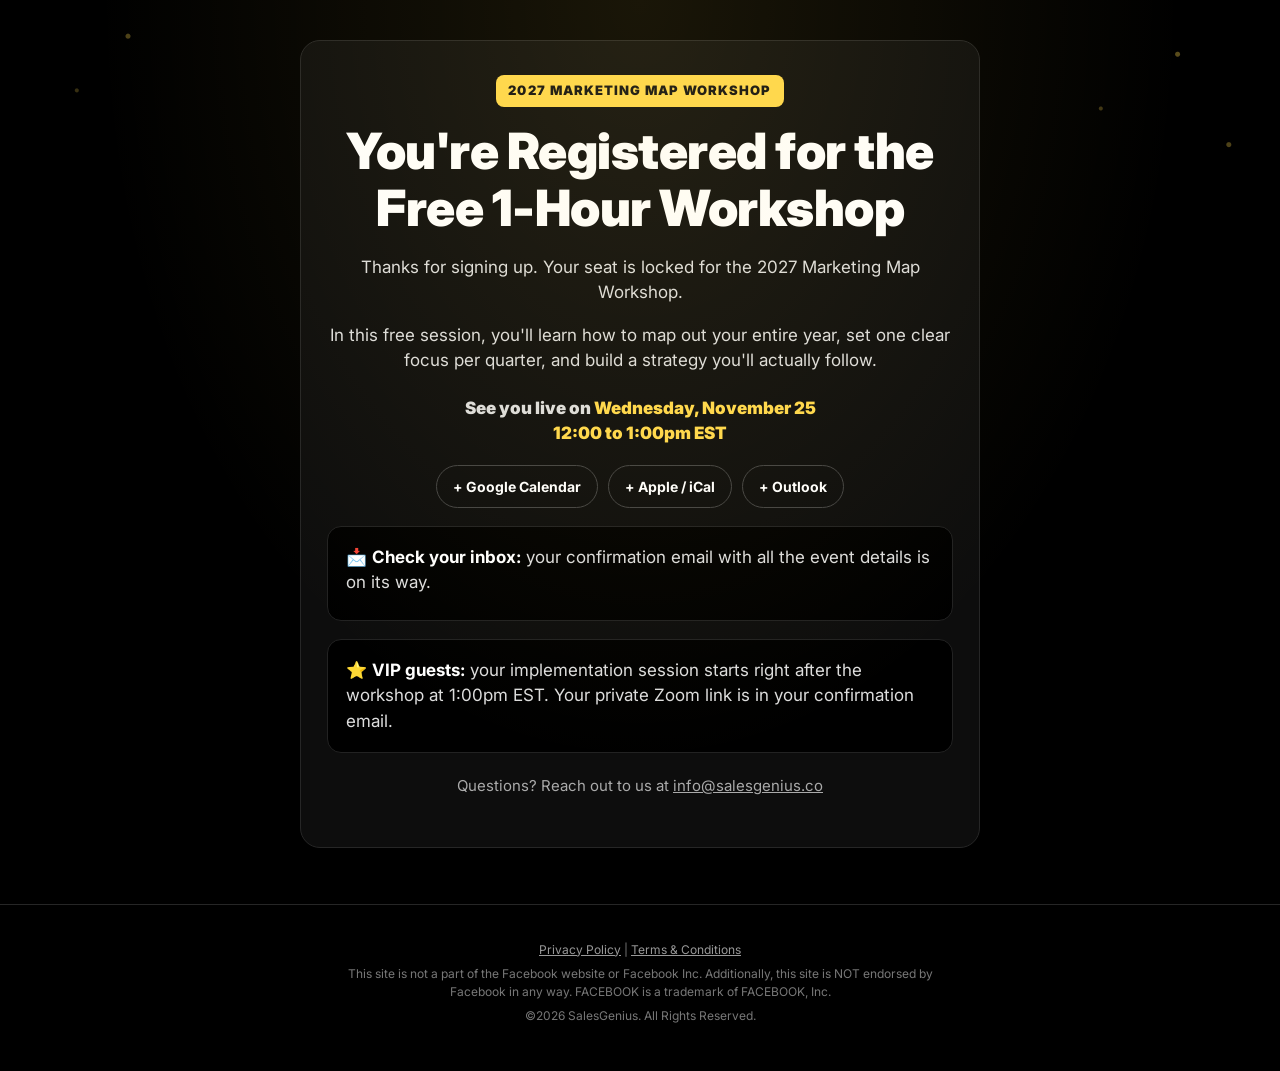
==== thank-you.html @ bac58d9a "Add Marketing Map workshop funnel pages" ====
<!DOCTYPE html>
<html lang="en">
<head>
<meta charset="utf-8">
<meta name="viewport" content="width=device-width,initial-scale=1">
<meta name="robots" content="noindex">
<title>You're Registered | 2027 Marketing Map Workshop</title>
<link rel="stylesheet" href="/style.css">
</head>
<body>

<section class="hero">
  <div class="wrap">
    <div class="ty-card">
      <span class="ty-badge">2027 MARKETING MAP WORKSHOP</span>
      <h1>You're Registered for the Free 1-Hour Workshop</h1>
      <p>Thanks for signing up. Your seat is locked for the 2027 Marketing Map Workshop.</p>
      <p>In this free session, you'll learn how to map out your entire year, set one clear focus per quarter, and build a strategy you'll actually follow.</p>

      <p class="when">See you live on <span data-mm="dateLong">Wednesday, November 25</span><br><span data-mm="timeRange">12:00 to 1:00pm EST</span></p>

      <div class="cal" data-cal="free">
        <a data-c="google" target="_blank" rel="noopener">+ Google Calendar</a>
        <a data-c="apple">+ Apple / iCal</a>
        <a data-c="outlook" target="_blank" rel="noopener">+ Outlook</a>
      </div>

      <div class="box">
        <p style="margin:0 0 6px">📩 <b>Check your inbox:</b> your confirmation email with all the event details is on its way.</p>
      </div>

      <div class="box" data-needs="groupUrl">
        <p style="margin:0 0 12px">👥 <b>Join the group:</b> it's the only way to access all the content.</p>
        <div class="btn-wrap" style="margin:0"><a href="#" class="btn" data-link="groupUrl" target="_blank" rel="noopener"><span class="main">Join the Group</span><span class="small">Takes 10 seconds</span></a></div>
      </div>

      <div class="box">
        <p style="margin:0">⭐ <b>VIP guests:</b> your implementation session starts right after the workshop at <span data-mm="vipTime">1:00pm EST</span>. Your private Zoom link is in your confirmation email.</p>
      </div>

      <p style="margin-top:22px;font-size:15px;color:#aaa">Questions? Reach out to us at <a href="mailto:info@salesgenius.co">info@salesgenius.co</a></p>
    </div>
  </div>
</section>

<footer>
  <p><a href="#" data-link="privacyUrl">Privacy Policy</a> | <a href="#" data-link="termsUrl">Terms &amp; Conditions</a></p>
  <p>This site is not a part of the Facebook website or Facebook Inc. Additionally, this site is NOT endorsed by Facebook in any way. FACEBOOK is a trademark of FACEBOOK, Inc.</p>
  <p>©2026 SalesGenius. All Rights Reserved.</p>
</footer>

<script src="/config.js"></script>
<script src="/app.js"></script>
</body>
</html>
---- style.css ----
@import url('https://fonts.googleapis.com/css2?family=Inter:ital,wght@0,400;0,500;0,700;0,800;0,900;1,700;1,800;1,900&display=swap');

:root{
  --bg:#000;
  --panel:#0d0d0d;
  --panel-2:#151515;
  --line:#262626;
  --text:#fff;
  --muted:#c9c9c9;
  --gold:#FFD84D;
  --gold-2:#E8B62F;
  --red:#E5484D;
  --green:#3ecf6e;
}
*{box-sizing:border-box}
html,body{margin:0;padding:0}
body{background:var(--bg);color:var(--text);font-family:Inter,system-ui,-apple-system,Segoe UI,Roboto,sans-serif;line-height:1.5;-webkit-font-smoothing:antialiased}
img{max-width:100%;display:block}
a{color:inherit}

.wrap{max-width:780px;margin:0 auto;padding:0 20px}
.wrap-wide{max-width:1040px;margin:0 auto;padding:0 20px}
section{padding:56px 0}
.center{text-align:center}

/* Top bar */
.topbar{background:#111;border-bottom:1px solid var(--line);text-align:center;padding:12px 16px;font-weight:800;letter-spacing:.02em;font-size:15px;text-transform:uppercase;position:relative;overflow:hidden}
.topbar em{font-style:italic;font-weight:600;text-transform:none}
.dot{display:inline-block;width:10px;height:10px;border-radius:50%;background:var(--red);margin-right:8px;vertical-align:middle;animation:pulse 1.6s infinite}
@keyframes pulse{0%{box-shadow:0 0 0 0 rgba(229,72,77,.7)}70%{box-shadow:0 0 0 10px rgba(229,72,77,0)}100%{box-shadow:0 0 0 0 rgba(229,72,77,0)}}
.topbar.alert{background:var(--red);color:#fff}

/* Sparkle background on hero */
.hero{position:relative;padding-top:40px}
.hero::before{content:"";position:absolute;inset:0;pointer-events:none;
  background:
   radial-gradient(circle at 92% 6%,rgba(255,216,77,.35) 0 2px,transparent 3px),
   radial-gradient(circle at 86% 12%,rgba(255,216,77,.25) 0 1.5px,transparent 2.5px),
   radial-gradient(circle at 96% 16%,rgba(255,216,77,.3) 0 2px,transparent 3px),
   radial-gradient(circle at 6% 10%,rgba(255,216,77,.22) 0 1.5px,transparent 2.5px),
   radial-gradient(circle at 10% 4%,rgba(255,216,77,.3) 0 2px,transparent 3px),
   radial-gradient(ellipse at 50% 0%,rgba(255,216,77,.10),transparent 60%);}

h1,h2,h3{line-height:1.15;margin:0 0 16px}
h1{font-size:clamp(30px,5.4vw,50px);font-weight:900;text-align:center;letter-spacing:-.01em}
h1 .gold{color:var(--gold)}
h1 i{font-style:italic}
h2{font-size:clamp(26px,4vw,38px);font-weight:900;text-align:center}
h3{font-size:22px;font-weight:800}
.sub{font-size:clamp(17px,2.4vw,21px);text-align:center;color:#eee;max-width:700px;margin:0 auto 28px}
.sub b{color:#fff}
.sub u{text-decoration-color:var(--gold);text-underline-offset:4px}
.gold{color:var(--gold)}

/* Video */
.video{position:relative;aspect-ratio:16/9;border-radius:14px;overflow:hidden;background:#111;border:1px solid var(--line);box-shadow:0 20px 60px rgba(0,0,0,.6);margin:0 auto 18px;max-width:720px}
.video iframe{position:absolute;inset:0;width:100%;height:100%;border:0}
.video .ph{position:absolute;inset:0;display:flex;flex-direction:column;align-items:center;justify-content:center;gap:12px;color:#888;font-weight:600;
  background:radial-gradient(ellipse at center,#1d1d1d,#0a0a0a)}
.video .play{width:76px;height:76px;border-radius:50%;background:rgba(255,255,255,.12);display:flex;align-items:center;justify-content:center}
.video .play::after{content:"";border-left:22px solid #fff;border-top:14px solid transparent;border-bottom:14px solid transparent;margin-left:6px}

.dateline{text-align:center;font-weight:700;color:var(--muted);margin:0 0 26px;font-size:16px}
.dateline span{color:var(--gold)}

/* Buttons */
.btn-wrap{text-align:center;margin:26px 0 8px}
.btn{display:inline-block;text-decoration:none;cursor:pointer;border:0;font-family:inherit;
  background:linear-gradient(180deg,#FFE88A 0%,var(--gold) 45%,var(--gold-2) 100%);
  color:#111;border-radius:999px;padding:18px 40px 14px;min-width:min(100%,420px);
  box-shadow:0 8px 30px rgba(255,216,77,.28),inset 0 -3px 0 rgba(0,0,0,.15);transition:transform .15s,box-shadow .15s}
.btn:hover{transform:translateY(-2px);box-shadow:0 12px 36px rgba(255,216,77,.4),inset 0 -3px 0 rgba(0,0,0,.15)}
.btn .main{display:block;font-weight:900;font-size:clamp(18px,2.6vw,24px);text-transform:uppercase;letter-spacing:.01em}
.btn .small{display:block;font-size:13px;font-weight:600;opacity:.75;margin-top:2px}
.decline{display:block;margin:16px auto 0;color:#bbb;font-size:14px;font-weight:700;text-transform:uppercase;text-decoration:underline;text-underline-offset:3px;max-width:520px;text-align:center;line-height:1.4}
.decline small{display:block;font-weight:500;font-size:12px;color:#888;text-decoration:none;margin-top:2px}

/* Steps */
.steps{display:grid;grid-template-columns:repeat(3,1fr);gap:18px;margin-top:30px}
.step{background:var(--panel);border:1px solid var(--line);border-radius:16px;padding:26px 22px;text-align:left}
.step .tag{display:inline-block;background:var(--gold);color:#111;font-weight:900;font-size:12px;letter-spacing:.08em;padding:5px 10px;border-radius:6px;margin-bottom:14px}
.step h3{font-size:21px}
.step h3 span{color:var(--gold);display:block;font-size:15px;font-weight:800;letter-spacing:.02em}
.step p{color:var(--muted);margin:0}

/* Compare */
.alt{background:var(--panel)}
.compare{display:grid;grid-template-columns:1fr 1fr;gap:18px;margin-top:28px}
.col{border-radius:16px;padding:24px;border:1px solid var(--line);background:#000}
.col.good{border-color:rgba(62,207,110,.45)}
.col.bad{border-color:rgba(229,72,77,.45)}
.col h3{font-size:19px;margin-bottom:12px}
.col ul{list-style:none;margin:0;padding:0}
.col li{padding:7px 0;border-bottom:1px solid #1a1a1a;color:#ddd}
.col li:last-child{border:0}

.prose{font-size:18px;color:#e6e6e6;max-width:640px;margin:0 auto}
.prose p{margin:0 0 16px}
.prose .big{font-size:21px;font-weight:800;color:#fff}
.checks{list-style:none;padding:0;margin:0 0 18px}
.checks li{padding:4px 0}

/* Testimonials */
.tgrid{display:grid;grid-template-columns:1fr 1fr;gap:18px;margin-top:28px}
.t{background:var(--panel-2);border:1px solid var(--line);border-radius:16px;padding:22px}
.t .stars{color:var(--gold);letter-spacing:2px;margin-bottom:8px}
.t p{margin:0 0 14px;color:#e8e8e8}
.t .who{font-weight:800}
.disclaimer{font-size:12px;color:#888;text-align:center;margin-top:20px;font-style:italic}

/* For list */
.forlist{list-style:none;padding:0;margin:24px auto;max-width:600px}
.forlist li{background:var(--panel);border:1px solid var(--line);border-radius:12px;padding:14px 18px 14px 48px;margin-bottom:10px;position:relative;font-weight:600}
.forlist li::before{content:"✓";position:absolute;left:18px;top:13px;color:var(--gold);font-weight:900}

/* Footer */
footer{border-top:1px solid var(--line);padding:30px 20px 40px;text-align:center;color:#777;font-size:12px}
footer a{color:#999}
footer p{margin:6px auto;max-width:640px}

/* Modal */
.modal{position:fixed;inset:0;background:rgba(0,0,0,.8);display:none;align-items:center;justify-content:center;padding:20px;z-index:50;backdrop-filter:blur(4px)}
.modal.open{display:flex}
.card{background:#fff;color:#111;border-radius:18px;max-width:440px;width:100%;padding:28px 24px;position:relative;box-shadow:0 30px 80px rgba(0,0,0,.6)}
.card h3{text-align:center;font-size:24px;font-weight:900;margin-bottom:4px}
.card .note{text-align:center;color:#555;font-size:14px;margin:0 0 18px}
.progress{height:10px;background:#eee;border-radius:99px;overflow:hidden;margin:0 0 18px}
.progress span{display:block;height:100%;width:50%;background:linear-gradient(90deg,var(--gold-2),var(--gold))}
.card label{display:block;font-size:13px;font-weight:700;margin:10px 0 4px}
.card input{width:100%;padding:13px 14px;border:1.5px solid #ddd;border-radius:10px;font-size:16px;font-family:inherit}
.card input:focus{outline:none;border-color:var(--gold-2)}
.card .btn{width:100%;min-width:0;margin-top:18px}
.card .fine{font-size:11px;color:#888;text-align:center;margin-top:12px}
.close{position:absolute;top:10px;right:14px;background:none;border:0;font-size:26px;cursor:pointer;color:#999}
.err{color:#c62828;font-size:13px;min-height:18px;margin-top:8px;text-align:center}

/* VIP page */
.tickets{display:grid;grid-template-columns:1.1fr .9fr;gap:20px;margin-top:28px;align-items:start}
.ticket{border-radius:18px;padding:26px 22px;border:1px solid var(--line);background:var(--panel)}
.ticket.vip{border:2px solid var(--gold);background:linear-gradient(180deg,#1a1505,#0d0d0d 40%);box-shadow:0 0 40px rgba(255,216,77,.12)}
.ticket .label{font-weight:900;font-size:14px;letter-spacing:.1em;color:var(--gold)}
.ticket .price{font-size:44px;font-weight:900;margin:2px 0 14px}
.ticket .price small{font-size:16px;color:#999;font-weight:700}
.ticket ul{list-style:none;padding:0;margin:0 0 18px}
.ticket li{padding:8px 0;border-bottom:1px solid #1f1f1f;color:#e5e5e5}
.ticket li.no{color:#8a8a8a}
.ticket .btn{width:100%;min-width:0;padding:16px 18px 12px}
.ticket .btn .main{font-size:18px}
.ticket .after{font-size:12px;color:#999;text-align:center;margin-top:10px}
.free-btn{display:block;text-align:center;border:1.5px solid #444;border-radius:999px;padding:14px 16px;text-decoration:none;font-weight:800;text-transform:uppercase;font-size:14px;color:#ddd}
.free-btn small{display:block;font-weight:500;text-transform:none;color:#888;font-size:11px;margin-top:2px}

.guarantee{background:var(--panel);border:1px dashed rgba(255,216,77,.55);border-radius:18px;padding:28px 24px;max-width:680px;margin:30px auto 0}
.guarantee h3{text-align:center}
.guarantee p{color:#ddd;margin:0 0 12px}

.system{background:var(--panel);border:1px solid var(--line);border-radius:18px;padding:28px 24px;margin-bottom:20px}
.system h3{font-size:24px}
.system h3 .n{color:var(--gold)}
.system p{color:#ddd}
.system .items{display:grid;gap:10px;margin-top:14px}
.system .item{background:#000;border:1px solid #1f1f1f;border-radius:12px;padding:14px 16px}
.system .item b{display:block;color:var(--gold);margin-bottom:2px}
.system .item span{color:#cfcfcf}

.faq details{background:var(--panel);border:1px solid var(--line);border-radius:12px;margin-bottom:10px;padding:0 18px}
.faq summary{cursor:pointer;font-weight:800;padding:16px 0;list-style:none;position:relative;padding-right:28px}
.faq summary::after{content:"+";position:absolute;right:0;top:12px;font-size:24px;color:var(--gold)}
.faq details[open] summary::after{content:"–"}
.faq details div{padding:0 0 16px;color:#ddd}
.faq details div p{margin:0 0 10px}

.strike{text-decoration:line-through;opacity:.6;margin-right:4px}

/* Thank you */
.ty-card{background:var(--panel);border:1px solid var(--line);border-radius:20px;padding:34px 26px;max-width:680px;margin:0 auto;text-align:center}
.ty-badge{display:inline-block;background:var(--gold);color:#111;font-weight:900;letter-spacing:.08em;font-size:13px;padding:6px 12px;border-radius:8px;margin-bottom:16px}
.ty-card p{color:#ddd;font-size:17px}
.when{font-size:22px;font-weight:900;color:#fff;margin:22px 0 6px}
.when span{color:var(--gold)}
.cal{display:flex;gap:10px;justify-content:center;flex-wrap:wrap;margin:18px 0 6px}
.cal a{border:1.5px solid #444;border-radius:999px;padding:10px 16px;text-decoration:none;font-weight:700;font-size:14px}
.cal a:hover{border-color:var(--gold);color:var(--gold)}
.box{background:#000;border:1px solid #222;border-radius:14px;padding:18px;margin-top:18px;text-align:left}
.box b{color:#fff}

@media (max-width:760px){
  section{padding:42px 0}
  .steps,.compare,.tgrid,.tickets{grid-template-columns:1fr}
  .btn{padding:16px 22px 12px}
}
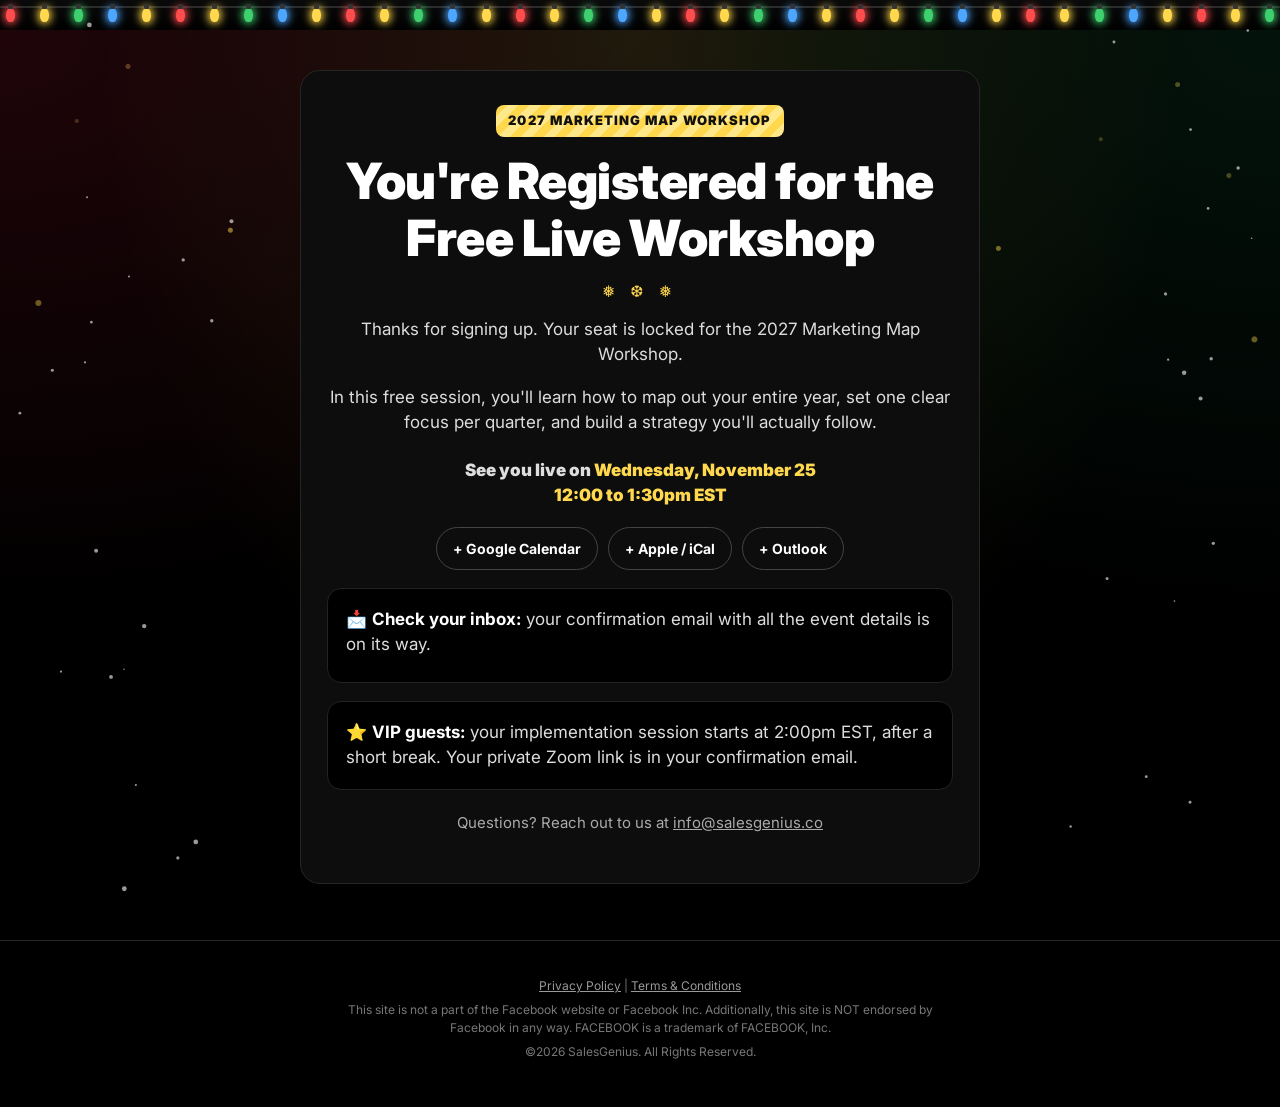
==== commit d18c5984: "Workshop 12 to 1:30pm, VIP 2 to 3pm, Zoom link in calendar invites Co-Authored-By: Claude Opus 5.5 <" ====
--- a/thank-you.html
+++ b/thank-you.html
@@ -13,11 +13,11 @@
   <div class="wrap">
     <div class="ty-card">
       <span class="ty-badge">2027 MARKETING MAP WORKSHOP</span>
-      <h1>You're Registered for the Free 1-Hour Workshop</h1>
+      <h1>You're Registered for the Free Live Workshop</h1>
       <p>Thanks for signing up. Your seat is locked for the 2027 Marketing Map Workshop.</p>
       <p>In this free session, you'll learn how to map out your entire year, set one clear focus per quarter, and build a strategy you'll actually follow.</p>
 
-      <p class="when">See you live on <span data-mm="dateLong">Wednesday, November 25</span><br><span data-mm="timeRange">12:00 to 1:00pm EST</span></p>
+      <p class="when">See you live on <span data-mm="dateLong">Wednesday, November 25</span><br><span data-mm="timeRange">12:00 to 1:30pm EST</span></p>
 
       <div class="cal" data-cal="free">
         <a data-c="google" target="_blank" rel="noopener">+ Google Calendar</a>
@@ -35,7 +35,7 @@
       </div>
 
       <div class="box">
-        <p style="margin:0">⭐ <b>VIP guests:</b> your implementation session starts right after the workshop at <span data-mm="vipTime">1:00pm EST</span>. Your private Zoom link is in your confirmation email.</p>
+        <p style="margin:0">⭐ <b>VIP guests:</b> your implementation session starts at <span data-mm="vipTime">2:00pm EST</span>, after a short break. Your private Zoom link is in your confirmation email.</p>
       </div>
 
       <p style="margin-top:22px;font-size:15px;color:#aaa">Questions? Reach out to us at <a href="mailto:info@salesgenius.co">info@salesgenius.co</a></p>
--- a/style.css
+++ b/style.css
@@ -189,3 +189,56 @@
   .steps,.compare,.tgrid,.tickets{grid-template-columns:1fr}
   .btn{padding:16px 22px 12px}
 }
+
+/* ===== Holiday theme ===== */
+/* String lights */
+.lights{position:relative;z-index:3;display:flex;justify-content:space-between;align-items:flex-start;height:30px;padding:0 6px;overflow:hidden;
+  background:linear-gradient(180deg,#0a0a0a,transparent)}
+.lights::before{content:"";position:absolute;left:0;right:0;top:6px;height:2px;background:#2b2b2b;border-radius:2px}
+.lights span{position:relative;width:9px;height:14px;border-radius:50% 50% 45% 45%;margin-top:8px;flex:0 0 auto;
+  background:var(--c);box-shadow:0 0 8px 2px var(--c);animation:twinkle 2.4s ease-in-out infinite;animation-delay:var(--d)}
+.lights span::before{content:"";position:absolute;top:-4px;left:2px;width:5px;height:5px;background:#333;border-radius:1px}
+@keyframes twinkle{0%,100%{opacity:1;box-shadow:0 0 10px 3px var(--c)}50%{opacity:.35;box-shadow:0 0 2px 0 var(--c)}}
+
+/* Snow */
+#snow{position:fixed;inset:0;width:100%;height:100%;pointer-events:none;z-index:40}
+
+/* Extra hero confetti + festive glow */
+.hero::after{content:"";position:absolute;inset:0;pointer-events:none;
+  background:
+   radial-gradient(circle at 18% 22%,rgba(255,216,77,.5) 0 2px,transparent 3px),
+   radial-gradient(circle at 24% 8%,rgba(255,255,255,.45) 0 1.5px,transparent 2.5px),
+   radial-gradient(circle at 78% 24%,rgba(255,216,77,.45) 0 2px,transparent 3px),
+   radial-gradient(circle at 70% 6%,rgba(255,255,255,.4) 0 1.5px,transparent 2.5px),
+   radial-gradient(circle at 3% 30%,rgba(255,216,77,.4) 0 2.5px,transparent 3.5px),
+   radial-gradient(circle at 98% 34%,rgba(255,216,77,.4) 0 2.5px,transparent 3.5px),
+   radial-gradient(ellipse at 0% 0%,rgba(196,30,58,.16),transparent 45%),
+   radial-gradient(ellipse at 100% 0%,rgba(22,120,70,.16),transparent 45%)}
+.hero .wrap{position:relative;z-index:2}
+
+/* Snowflake accent under section headings */
+section h2::after{content:"\2745";display:block;color:var(--gold);font-size:18px;line-height:1;margin-top:12px;opacity:.85;text-shadow:0 0 10px rgba(255,216,77,.5)}
+.ty-card h1::after{content:"\2745  \2746  \2745";display:block;color:var(--gold);font-size:16px;margin-top:14px;letter-spacing:6px}
+
+/* Gold button shimmer */
+.btn{position:relative;overflow:hidden}
+.btn::after{content:"";position:absolute;top:0;left:-60%;width:40%;height:100%;
+  background:linear-gradient(100deg,transparent,rgba(255,255,255,.55),transparent);transform:skewX(-20deg);animation:shimmer 3.2s ease-in-out infinite}
+@keyframes shimmer{0%{left:-60%}55%,100%{left:130%}}
+
+/* Candy-cane edge on step tags and the VIP ticket label */
+.step .tag,.ty-badge{background:repeating-linear-gradient(135deg,var(--gold) 0 8px,#ffe88a 8px 16px)}
+.ticket.vip{position:relative}
+.ticket.vip::before{content:"\1F381";position:absolute;top:-16px;right:18px;font-size:30px;filter:drop-shadow(0 4px 8px rgba(0,0,0,.6))}
+
+@media (prefers-reduced-motion:reduce){
+  .lights span,.btn::after,.dot{animation:none}
+  #snow{display:none}
+}
+
+/* Eyebrow above the headline (replaces the top banner on the registration page) */
+.eyebrow{display:table;margin:0 auto 18px;padding:8px 16px;border:1px solid rgba(255,216,77,.45);border-radius:999px;background:rgba(255,216,77,.08);
+  font-size:13px;font-weight:800;letter-spacing:.08em;text-transform:uppercase;color:#fff;text-align:center}
+.eyebrow .sep{color:var(--gold);margin:0 6px}
+.eyebrow span[data-mm]{color:var(--gold);text-transform:none;letter-spacing:.02em;font-weight:700}
+@media (max-width:480px){.eyebrow{font-size:11px;padding:7px 14px;border-radius:14px}.eyebrow .sep{display:none}.eyebrow span[data-mm]{display:block;margin-top:3px}}
